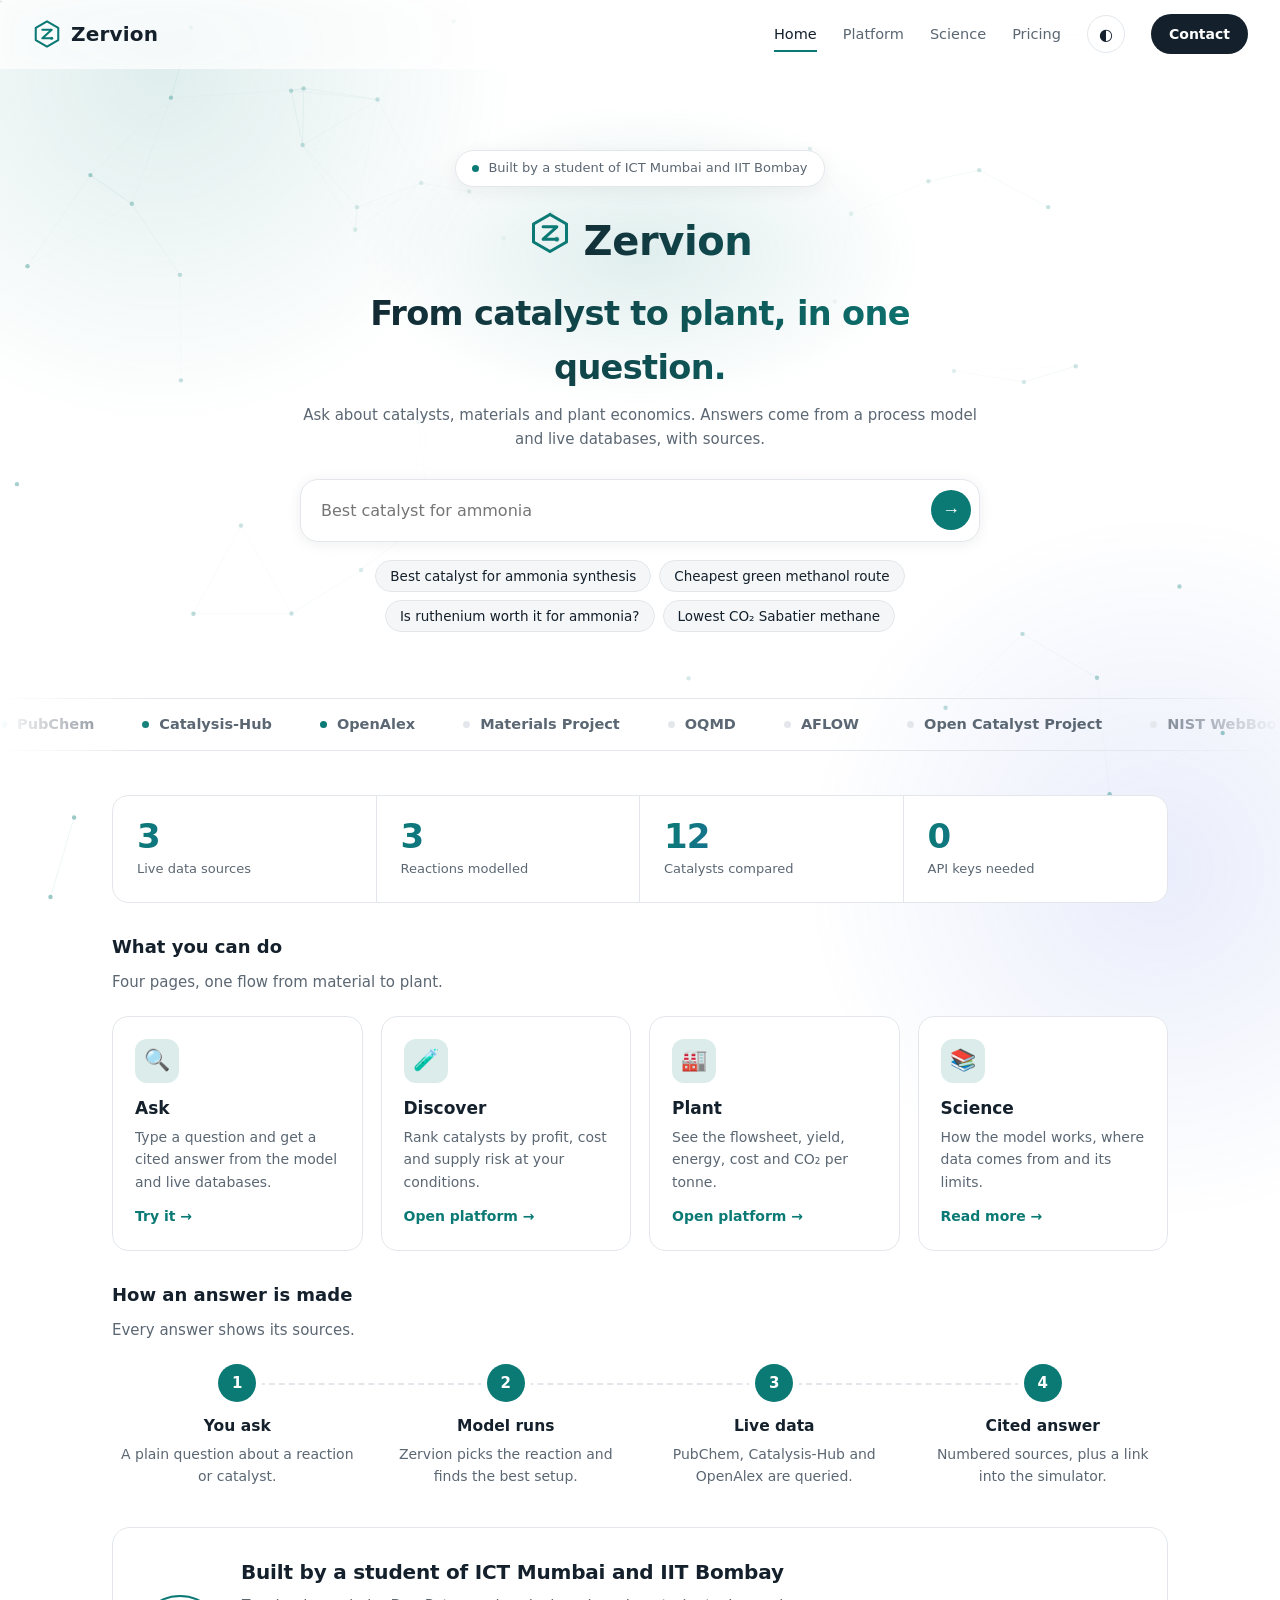
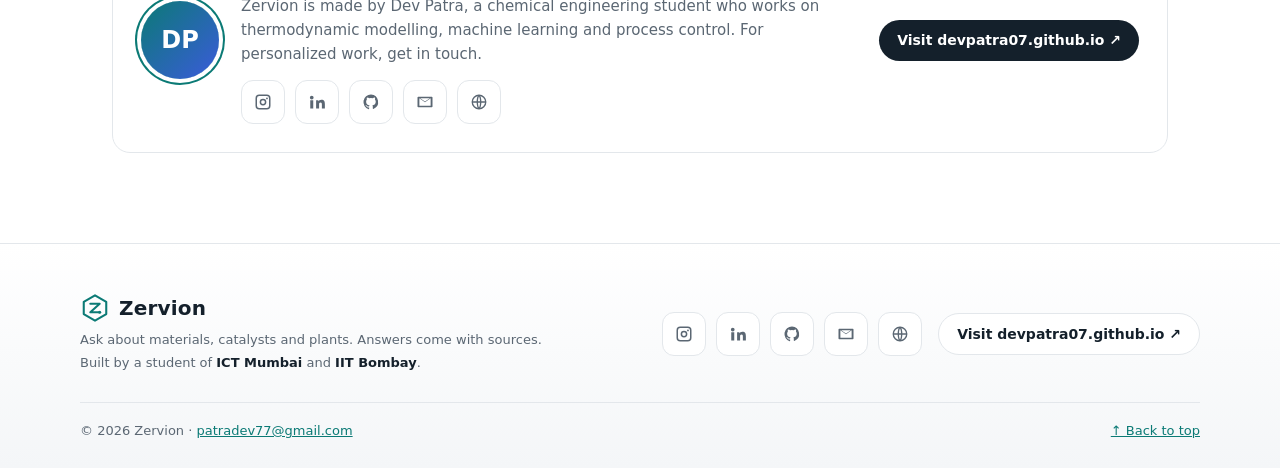
==== index.html @ 2048540a "Add files via upload" ====
<!DOCTYPE html><html lang="en"><head><meta charset="utf-8"><meta name="viewport" content="width=device-width,initial-scale=1"><title>Zervion: ask about materials and plants</title><meta name="description" content="Zervion links catalyst choice to plant yield, cost and carbon, with live data and sources. Built by a student of ICT Mumbai and IIT Bombay."><link rel="icon" href="logo.svg"><link rel="stylesheet" href="style.css"></head><body>
<canvas id="net" aria-hidden="true"></canvas>
<nav id="nav"></nav>
<div id="home">
<div class="home"><span class="badge"><i></i>Built by a student of ICT Mumbai and IIT Bombay</span>
<div class="big"><span id="bm"></span>Zervion</div>
<h1 class="tg">From catalyst to plant, in one question.</h1>
<p class="t">Ask about catalysts, materials and plant economics. Answers come from a process model and live databases, with sources.</p>
<form class="ask" id="form"><input id="in" aria-label="Ask Zervion" placeholder="Ask anything about materials, catalysts or plants" autocomplete="off"><button aria-label="Ask">→</button></form>
<div class="chips" id="chips"><button class="chip">Best catalyst for ammonia synthesis</button><button class="chip">Cheapest green methanol route</button><button class="chip">Is ruthenium worth it for ammonia?</button><button class="chip">Lowest CO₂ Sabatier methane</button></div></div>
<div class="mq" aria-label="Data sources"><div id="mqi"><span class="lv">PubChem</span><span class="lv">Catalysis-Hub</span><span class="lv">OpenAlex</span><span>Materials Project</span><span>OQMD</span><span>AFLOW</span><span>Open Catalyst Project</span><span>NIST WebBook</span><span>Open Reaction Database</span><span>USGS</span><span>Ember</span><span>Cantera</span></div></div>
<div class="page">
<div class="stats"><div class="stat"><b>3</b><small>Live data sources</small></div><div class="stat"><b>3</b><small>Reactions modelled</small></div><div class="stat"><b>12</b><small>Catalysts compared</small></div><div class="stat"><b>0</b><small>API keys needed</small></div></div>
<h2>What you can do</h2><p class="sub">Four pages, one flow from material to plant.</p>
<div class="feat">
<a class="fc" href="#nav" id="goask"><i class="ic">🔍</i><b>Ask</b><p>Type a question and get a cited answer from the model and live databases.</p><span class="go">Try it →</span></a>
<a class="fc" href="platform.html"><i class="ic">🧪</i><b>Discover</b><p>Rank catalysts by profit, cost and supply risk at your conditions.</p><span class="go">Open platform →</span></a>
<a class="fc" href="platform.html"><i class="ic">🏭</i><b>Plant</b><p>See the flowsheet, yield, energy, cost and CO₂ per tonne.</p><span class="go">Open platform →</span></a>
<a class="fc" href="science.html"><i class="ic">📚</i><b>Science</b><p>How the model works, where data comes from and its limits.</p><span class="go">Read more →</span></a></div>
<h2>How an answer is made</h2><p class="sub">Every answer shows its sources.</p>
<div class="steps"><div class="step"><b class="n">1</b><h3>You ask</h3><p>A plain question about a reaction or catalyst.</p></div><div class="step"><b class="n">2</b><h3>Model runs</h3><p>Zervion picks the reaction and finds the best setup.</p></div><div class="step"><b class="n">3</b><h3>Live data</h3><p>PubChem, Catalysis-Hub and OpenAlex are queried.</p></div><div class="step"><b class="n">4</b><h3>Cited answer</h3><p>Numbered sources, plus a link into the simulator.</p></div></div>
<div class="me"><span class="av">DP<img src="src/webp/you.jpg" alt="Dev Patra" onerror="this.remove()"></span><div><h3>Built by a student of ICT Mumbai and IIT Bombay</h3><p>Zervion is made by Dev Patra, a chemical engineering student who works on thermodynamic modelling, machine learning and process control. For personalized work, get in touch.</p><div class="soc" id="soc2"></div></div><a class="btn" href="https://devpatra07.github.io/" target="_blank" rel="noopener">Visit devpatra07.github.io ↗</a></div>
</div></div>
<div class="res" id="res" style="display:none"></div>
<footer id="foot"></footer>
<script src="data.js"></script><script src="core.js"></script>
<script>$("bm").innerHTML=MARK.replace('width="30" height="30"','width="44" height="44" class="draw"');$("soc2").innerHTML=SOC;$("mqi").innerHTML+=$("mqi").innerHTML;$("goask").onclick=e=>{e.preventDefault();scrollTo({top:0,behavior:"smooth"});setTimeout(()=>$("in").focus(),450)};</script>
<script src="ask.js"></script><script src="fx.js"></script></body></html>
---- style.css ----
:root{--ink:#14202b;--mute:#5b6773;--line:#e3e7eb;--acc:#0b7a75;--soft:#f4f6f8;--warn:#b4541a}
*{box-sizing:border-box}html{scroll-behavior:smooth}
body{margin:0;background:var(--bg);color:var(--ink);font:15px/1.6 "Segoe UI",system-ui,-apple-system,sans-serif}
a{color:var(--acc)}
nav{display:flex;align-items:center;gap:26px;padding:14px 32px}
.logo{display:flex;align-items:center;gap:9px;font-weight:700;font-size:20px;letter-spacing:.01em;color:var(--ink);text-decoration:none;margin-right:auto}
nav a.l{color:var(--mute);text-decoration:none;font-size:14.5px}nav a.l:hover,nav a.on{color:var(--ink)}
.btn{display:inline-block;padding:9px 18px;border-radius:999px;background:var(--ink);color:var(--bg)!important;text-decoration:none;font-size:14px;font-weight:600;border:0;cursor:pointer}
.btn.alt{background:var(--card);color:var(--ink)!important;border:1px solid var(--line)}
:focus-visible{outline:2px solid var(--acc);outline-offset:2px}
.home{max-width:720px;margin:0 auto;padding:11vh 20px 40px;text-align:center}
.home .big{display:flex;justify-content:center;align-items:center;gap:12px;font-size:44px;font-weight:700;letter-spacing:-.01em}
.home p.t{color:var(--mute);margin:8px 0 28px}
.ask{display:flex;align-items:center;gap:8px;border:1px solid var(--line);border-radius:18px;padding:8px 8px 8px 20px;box-shadow:0 2px 14px rgba(20,32,43,.07);background:var(--card)}
.ask input{flex:1;border:0;outline:0;font:inherit;font-size:16px;padding:10px 0;background:none}
.ask button{width:40px;height:40px;border-radius:50%;border:0;background:var(--acc);color:var(--bg);font-size:18px;cursor:pointer}
.chips{display:flex;flex-wrap:wrap;gap:8px;justify-content:center;margin-top:18px}
.chip{background:var(--soft);border:1px solid var(--line);border-radius:999px;padding:7px 14px;font-size:13.5px;color:var(--ink);cursor:pointer;font-family:inherit}
.chip:hover{border-color:var(--acc)}
.res{max-width:760px;margin:0 auto;padding:0 20px 50px;text-align:left}
.res h1{font-size:28px;margin:6px 0 14px;letter-spacing:-.01em}
.src{display:grid;grid-template-columns:repeat(auto-fill,minmax(170px,1fr));gap:8px;margin:0 0 18px}
.src a{display:block;background:var(--soft);border:1px solid var(--line);border-radius:10px;padding:8px 10px;font-size:12.5px;color:var(--ink);text-decoration:none;line-height:1.35}
.src a:hover{border-color:var(--acc)}.src span{color:var(--mute)}
h3.k{font-size:13px;color:var(--mute);margin:18px 0 6px;font-weight:600}
.res p{margin:0 0 12px}sup a{display:inline-block;min-width:17px;height:17px;border-radius:9px;background:var(--soft);border:1px solid var(--line);font-size:10.5px;line-height:15px;text-align:center;text-decoration:none;color:var(--mute);margin:0 1px}
.page{max-width:1120px;margin:0 auto;padding:10px 32px 50px}
.page h1{font-size:34px;margin:18px 0 6px;letter-spacing:-.02em}.sub{color:var(--mute);margin:0 0 22px;max-width:70ch}
h2{font-size:18px;margin:30px 0 8px}
.plat{display:grid;grid-template-columns:270px 1fr;gap:28px}
.side{border:1px solid var(--line);border-radius:14px;padding:6px 18px 18px;align-self:start}
label{display:block;margin:13px 0 4px;font-weight:600;font-size:13px}
select,input[type=range]{width:100%}
select{padding:8px;border:1px solid var(--line);border-radius:8px;background:var(--card);color:var(--ink);font:inherit}
.v{float:right;font-weight:400;color:var(--acc)}
.tabs{display:flex;gap:6px;border-bottom:1px solid var(--line);margin-bottom:20px}
.tabs button{background:none;border:0;padding:10px 16px;font:600 14.5px inherit;color:var(--mute);cursor:pointer;border-bottom:2px solid transparent}
.tabs button.on{color:var(--ink);border-color:var(--acc)}
.tab{display:none}.tab.on{display:block}
.kpis{display:grid;grid-template-columns:repeat(auto-fit,minmax(140px,1fr));gap:12px}
.kpi{border:1px solid var(--line);border-radius:12px;padding:11px 13px}.kpi b{display:block;font-size:21px}.kpi span{color:var(--mute);font-size:12.5px}
.good{color:var(--acc)}.bad{color:var(--warn)}
.grid2{display:grid;grid-template-columns:repeat(auto-fit,minmax(290px,1fr));gap:18px}
.card{border:1px solid var(--line);border-radius:14px;padding:18px}.card h3{margin:0 0 6px;font-size:15px}
table{width:100%;border-collapse:collapse;font-size:14px}th,td{padding:8px 6px;text-align:left;border-bottom:1px solid var(--line);vertical-align:top}
th{font-size:12.5px;color:var(--mute);font-weight:600}tr.sel{background:var(--soft)}#rows tr{cursor:pointer}
canvas{width:100%;height:230px;display:block}
.bar{display:flex;height:24px;border-radius:6px;overflow:hidden;border:1px solid var(--line)}.bar div{height:100%}
.leg{display:flex;flex-wrap:wrap;gap:14px;font-size:12.5px;color:var(--mute);margin-top:8px}.leg i{display:inline-block;width:10px;height:10px;margin-right:5px}
svg text{font:12px "Segoe UI",system-ui,sans-serif;fill:var(--ink)}.box{fill:var(--card);stroke:var(--ink);stroke-width:1.3}.arrow{stroke:var(--mute);stroke-width:1.4;fill:none}
.pill{font-size:11.5px;padding:2px 9px;border-radius:10px;border:1px solid var(--line);color:var(--mute);white-space:nowrap}
.pill.on{background:#eef6f5;color:var(--acc);border-color:var(--acc)}.pill.off{color:var(--warn);border-color:var(--warn)}
.note{color:var(--mute);font-size:13px;margin:8px 0 0}ul.p{padding-left:18px;margin:6px 0}.price{font-size:28px;font-weight:700}
.hero2{padding:40px 0 10px}.hero2 h1{font-size:46px}
footer{border-top:1px solid var(--line);padding:22px 32px;color:var(--mute);font-size:13px;margin-top:30px}
@media(max-width:820px){.plat{grid-template-columns:1fr}nav{gap:14px;padding:12px 16px;flex-wrap:wrap}.page{padding:10px 16px 40px}.home .big{font-size:34px}}

/* ===== Polish and motion ===== */
::selection{background:#cfeceb}
body{animation:fadein .5s ease both}
nav{position:sticky;top:0;z-index:10;background:rgba(255,255,255,.82);backdrop-filter:blur(10px);-webkit-backdrop-filter:blur(10px);border-bottom:1px solid transparent;transition:box-shadow .3s,border-color .3s}
nav.sc{border-color:var(--line);box-shadow:0 4px 20px rgba(20,32,43,.05)}
.logo svg{transition:transform .6s cubic-bezier(.3,1.4,.5,1)}.logo:hover svg{transform:rotate(60deg)}
nav a.l{position:relative;padding:4px 0}nav a.l::after{content:"";position:absolute;left:0;right:100%;bottom:-2px;height:2px;background:var(--acc);transition:right .3s}
nav a.l:hover::after,nav a.on::after{right:0}
.btn{transition:transform .2s,box-shadow .2s}.btn:hover{transform:translateY(-2px);box-shadow:0 8px 20px rgba(20,32,43,.16)}
#net{position:fixed;inset:0;width:100%;height:100%;z-index:-1;pointer-events:none;-webkit-mask-image:radial-gradient(ellipse at 50% 42%,transparent 16%,#000 78%);mask-image:radial-gradient(ellipse at 50% 42%,transparent 16%,#000 78%)}
.home{position:relative}
.home::before,.hero2::before{content:"";position:absolute;left:50%;top:4vh;width:560px;height:300px;margin-left:-280px;background:radial-gradient(closest-side,rgba(11,122,117,.13),transparent);z-index:-1;animation:float 9s ease-in-out infinite}
.hero2{position:relative}.hero2::before{left:20%;top:0}
.home .big{background:linear-gradient(90deg,#14202b 30%,#0b7a75);-webkit-background-clip:text;background-clip:text;-webkit-text-fill-color:transparent;animation:rise .8s .1s both}
.home .big svg{-webkit-text-fill-color:initial}
.home p.t{animation:rise .8s .25s both}.ask{animation:rise .8s .4s both;transition:box-shadow .3s,border-color .3s}
.ask:focus-within{border-color:var(--acc);box-shadow:0 0 0 4px rgba(11,122,117,.12),0 8px 30px rgba(20,32,43,.1)}
.ask button{transition:transform .2s,background .2s}.ask button:hover{transform:scale(1.1) rotate(-8deg);background:#09655f}
.chip{transition:transform .2s,border-color .2s,box-shadow .2s;animation:rise .6s both}
.chip:hover{transform:translateY(-2px);box-shadow:0 6px 16px rgba(20,32,43,.08)}
.chips .chip:nth-child(1){animation-delay:.6s}.chips .chip:nth-child(2){animation-delay:.7s}.chips .chip:nth-child(3){animation-delay:.8s}.chips .chip:nth-child(4){animation-delay:.9s}
.draw path{stroke-dasharray:100;stroke-dashoffset:100;animation:dash 1.5s .2s ease forwards}.draw circle{opacity:0;animation:fadein .5s 1.4s forwards}
.res>*{animation:rise .5s both}.res>*:nth-child(2){animation-delay:.08s}.res>*:nth-child(3){animation-delay:.16s}.res>*:nth-child(4){animation-delay:.24s}.res>*:nth-child(5){animation-delay:.32s}.res>*:nth-child(n+6){animation-delay:.4s}
.src a{animation:pop .45s both;transition:transform .2s,border-color .2s}.src a:hover{transform:translateY(-2px)}
.src a:nth-child(2){animation-delay:.05s}.src a:nth-child(3){animation-delay:.1s}.src a:nth-child(4){animation-delay:.15s}.src a:nth-child(5){animation-delay:.2s}.src a:nth-child(n+6){animation-delay:.25s}
.sk{height:14px;border-radius:7px;margin:14px 0;background:linear-gradient(90deg,#eef1f4 25%,#f8fafb 50%,#eef1f4 75%);background-size:200% 100%;animation:shimmer 1.2s infinite}
.card,.kpi{transition:transform .25s,box-shadow .25s,border-color .25s}
.card:hover,.kpi:hover{transform:translateY(-3px);box-shadow:0 12px 30px rgba(20,32,43,.08);border-color:#c9d3da}
.card.hl{border-color:var(--acc);box-shadow:0 10px 36px rgba(11,122,117,.14)}
.tabs button{transition:color .2s,border-color .25s}.tabs button:hover{color:var(--ink)}
.tab.on{animation:rise .45s both}
tbody tr{transition:background .2s}tbody tr:hover{background:var(--soft)}
.pill.on::before{content:"";display:inline-block;width:6px;height:6px;border-radius:50%;background:var(--acc);margin-right:5px;animation:pulse 1.8s infinite}
.arrow{stroke-dasharray:6 5;animation:flow 1s linear infinite}
.box{transition:stroke .3s}.box.react{animation:glow 2.4s ease-in-out infinite}
.wipe{animation:wipe 1s ease both}.bar.go div{animation:grow .8s ease both;transform-origin:left}
.hero2 h1{background:linear-gradient(90deg,var(--ink) 40%,var(--acc));-webkit-background-clip:text;background-clip:text;-webkit-text-fill-color:transparent}
.rv{opacity:0;transform:translateY(22px);transition:opacity .7s ease,transform .7s ease}.rv.in{opacity:1;transform:none}
@keyframes fadein{from{opacity:0}to{opacity:1}}
@keyframes rise{from{opacity:0;transform:translateY(16px)}to{opacity:1;transform:none}}
@keyframes pop{from{opacity:0;transform:scale(.94)}to{opacity:1;transform:none}}
@keyframes dash{to{stroke-dashoffset:0}}
@keyframes flow{to{stroke-dashoffset:-22}}
@keyframes pulse{0%{box-shadow:0 0 0 0 rgba(11,122,117,.5)}70%,100%{box-shadow:0 0 0 7px rgba(11,122,117,0)}}
@keyframes shimmer{to{background-position:-200% 0}}
@keyframes wipe{from{clip-path:inset(0 100% 0 0)}to{clip-path:inset(0)}}
@keyframes grow{from{transform:scaleX(0)}to{transform:none}}
@keyframes glow{50%{stroke:var(--acc);stroke-width:2.4}}
@keyframes float{50%{transform:translateY(18px) scale(1.06)}}
@media(prefers-reduced-motion:reduce){*{animation:none!important;transition:none!important}.draw path{stroke-dasharray:none!important;stroke-dashoffset:0!important}.draw circle{opacity:1!important}.rv{opacity:1!important;transform:none!important}}

/* ===== v3: richer look, dark theme, home sections ===== */
:root{--bg:#fff;--card:#fff;--nav:rgba(255,255,255,.82);--acc2:#3b5bdb;--warm:#e0902f;--glow:rgba(11,122,117,.14)}
:root[data-theme=dark]{--bg:#0a0f1f;--card:#111a30;--nav:rgba(10,15,31,.82);--ink:#e8edfb;--mute:#9aa7c7;--line:rgba(160,185,255,.16);--soft:#141d36;--acc:#2dd4bf;--acc2:#6ea8ff;--warn:#f0a35e;--glow:rgba(45,212,191,.16);color-scheme:dark}
nav{background:var(--nav)}.card,.kpi{background:var(--card)}.ask input{color:var(--ink)}
.pill.on{background:color-mix(in srgb,var(--acc) 12%,transparent)}
:root[data-theme=dark] .sk{background:linear-gradient(90deg,#16203a 25%,#1d2947 50%,#16203a 75%);background-size:200% 100%}
body::before,body::after{content:"";position:fixed;z-index:-2;width:55vw;height:55vw;border-radius:50%;pointer-events:none}
body::before{left:-15vw;top:-22vw;background:radial-gradient(closest-side,rgba(11,122,117,.13),transparent);animation:drift 20s ease-in-out infinite alternate}
body::after{right:-18vw;bottom:-25vw;background:radial-gradient(closest-side,rgba(59,91,219,.11),transparent);animation:drift 24s ease-in-out infinite alternate-reverse}
.bar{position:fixed;top:0;left:0;height:3px;width:0;background:linear-gradient(90deg,var(--acc),var(--acc2));z-index:200}
.ib{width:38px;height:38px;border-radius:50%;border:1px solid var(--line);background:var(--card);color:var(--ink);cursor:pointer;font-size:16px;transition:transform .3s,border-color .2s}.ib:hover{transform:rotate(180deg);border-color:var(--acc)}
.badge{display:inline-flex;gap:9px;align-items:center;padding:7px 16px;border:1px solid var(--line);border-radius:99px;background:var(--card);font-size:13px;color:var(--mute);margin-bottom:22px;animation:rise .7s both;box-shadow:0 4px 18px rgba(20,32,43,.06)}
.badge i{width:7px;height:7px;border-radius:50%;background:var(--acc);animation:pulse 1.8s infinite}
.home{padding-top:9vh}.home .big{font-size:40px}
h1.tg{font-size:clamp(1.5rem,3.4vw,2.1rem);font-weight:600;margin:14px 0 6px;letter-spacing:-.02em;background:linear-gradient(90deg,var(--ink),var(--acc),var(--acc2),var(--ink));background-size:300% 100%;-webkit-background-clip:text;background-clip:text;-webkit-text-fill-color:transparent;animation:rise .8s .2s both,shift 9s linear infinite}
.mq{overflow:hidden;border-block:1px solid var(--line);padding:14px 0;margin:26px 0 8px;-webkit-mask-image:linear-gradient(90deg,transparent,#000 12%,#000 88%,transparent);mask-image:linear-gradient(90deg,transparent,#000 12%,#000 88%,transparent)}
.mq div{display:flex;gap:48px;width:max-content;animation:mq 34s linear infinite}.mq:hover div{animation-play-state:paused}
.mq span{display:flex;align-items:center;gap:10px;font-weight:600;font-size:14.5px;color:var(--mute);white-space:nowrap}
.mq span::before{content:"";width:7px;height:7px;border-radius:50%;background:var(--line)}.mq span.lv::before{background:var(--acc)}
.stats{display:grid;grid-template-columns:repeat(4,1fr);border:1px solid var(--line);border-radius:16px;background:var(--card);overflow:hidden;margin-top:26px}
.stat{padding:22px 24px;border-right:1px solid var(--line)}.stat:last-child{border:0}
.stat b{display:block;font-size:34px;line-height:1.1;letter-spacing:-.03em;background:linear-gradient(100deg,var(--acc),var(--acc2));-webkit-background-clip:text;background-clip:text;-webkit-text-fill-color:transparent}
.stat small{color:var(--mute);font-size:13px}
.feat{display:grid;grid-template-columns:repeat(auto-fit,minmax(240px,1fr));gap:18px}
.fc,.card,.me{position:relative;overflow:hidden}
.fc{display:block;border:1px solid var(--line);border-radius:16px;padding:22px;background:var(--card);color:var(--ink);text-decoration:none;transition:transform .25s,box-shadow .25s,border-color .25s}
.fc:hover{transform:translateY(-4px);box-shadow:0 16px 36px rgba(20,32,43,.1);border-color:var(--acc)}
.fc .ic{display:grid;place-items:center;width:44px;height:44px;border-radius:12px;background:var(--glow);font-size:21px;margin-bottom:12px;font-style:normal}
.fc b{display:block;font-size:17px;margin-bottom:4px}.fc p{margin:0;color:var(--mute);font-size:14px}
.fc .go{display:inline-block;margin-top:12px;color:var(--acc);font-weight:600;font-size:14px;transition:transform .2s}.fc:hover .go{transform:translateX(5px)}
.fc::after,.card::after,.me::after{content:"";position:absolute;inset:0;background:radial-gradient(240px circle at var(--mx,50%) var(--my,0),var(--glow),transparent 70%);opacity:0;transition:opacity .3s;pointer-events:none}
.fc:hover::after,.card:hover::after,.me:hover::after{opacity:1}
.steps{display:grid;grid-template-columns:repeat(4,1fr);gap:18px;position:relative}
.steps::before{content:"";position:absolute;left:12%;right:12%;top:19px;border-top:2px dashed var(--line)}
.step{position:relative;text-align:center;padding:0 6px}.step p{margin:0;color:var(--mute);font-size:14px}.step h3{margin:0 0 4px;font-size:15.5px}
.step .n{display:grid;place-items:center;width:38px;height:38px;margin:0 auto 12px;border-radius:50%;background:var(--acc);color:var(--bg);font-weight:700;box-shadow:0 0 0 6px var(--bg);animation:pulse 2.4s infinite}
.me{display:flex;gap:22px;align-items:center;flex-wrap:wrap;margin-top:40px;padding:28px;border:1px solid var(--line);border-radius:18px;background:var(--card)}
.me>div{flex:1;min-width:260px}.me h3{margin:0 0 6px;font-size:20px;letter-spacing:-.01em}.me p{margin:0 0 14px;color:var(--mute)}
.av{position:relative;width:78px;height:78px;border-radius:50%;overflow:hidden;display:grid;place-items:center;background:linear-gradient(135deg,var(--acc),var(--acc2));color:var(--bg);font-weight:700;font-size:24px;flex:none;box-shadow:0 0 0 4px var(--bg),0 0 0 6px var(--acc)}
.av img{position:absolute;inset:0;width:100%;height:100%;object-fit:cover;object-position:50% 20%}
.soc{display:flex;gap:10px;flex-wrap:wrap}.soc a{width:44px;height:44px;border:1px solid var(--line);border-radius:12px;display:grid;place-items:center;color:var(--mute);background:var(--card);transition:transform .2s,color .2s,border-color .2s}
.soc a:hover{transform:translateY(-3px);color:var(--acc);border-color:var(--acc)}.soc svg{width:18px;height:18px;fill:currentColor}.soc svg.st{fill:none;stroke:currentColor;stroke-width:1.8}
footer{background:linear-gradient(var(--bg),var(--soft));padding:48px 32px 26px;margin-top:40px}
.ft{display:flex;justify-content:space-between;align-items:center;flex-wrap:wrap;gap:24px;max-width:1120px;margin:0 auto}
.ft .logo{margin-bottom:6px}.ft p{margin:2px 0}.built{color:var(--mute)}.built b{color:var(--ink)}.fr{display:flex;align-items:center;gap:16px;flex-wrap:wrap}
.fb{max-width:1120px;margin:26px auto 0;padding-top:18px;border-top:1px solid var(--line);display:flex;justify-content:space-between;flex-wrap:wrap;gap:8px}
@keyframes drift{to{transform:translate(8vw,6vw) scale(1.15)}}@keyframes shift{to{background-position:300% 0}}@keyframes mq{to{transform:translateX(-50%)}}
@media(max-width:820px){.stats{grid-template-columns:1fr 1fr}.stat:nth-child(2){border-right:0}.stat:nth-child(-n+2){border-bottom:1px solid var(--line)}.steps{grid-template-columns:1fr 1fr;row-gap:26px}.steps::before{display:none}.ft,.fb{justify-content:center;text-align:center}footer{padding:36px 16px 20px}}
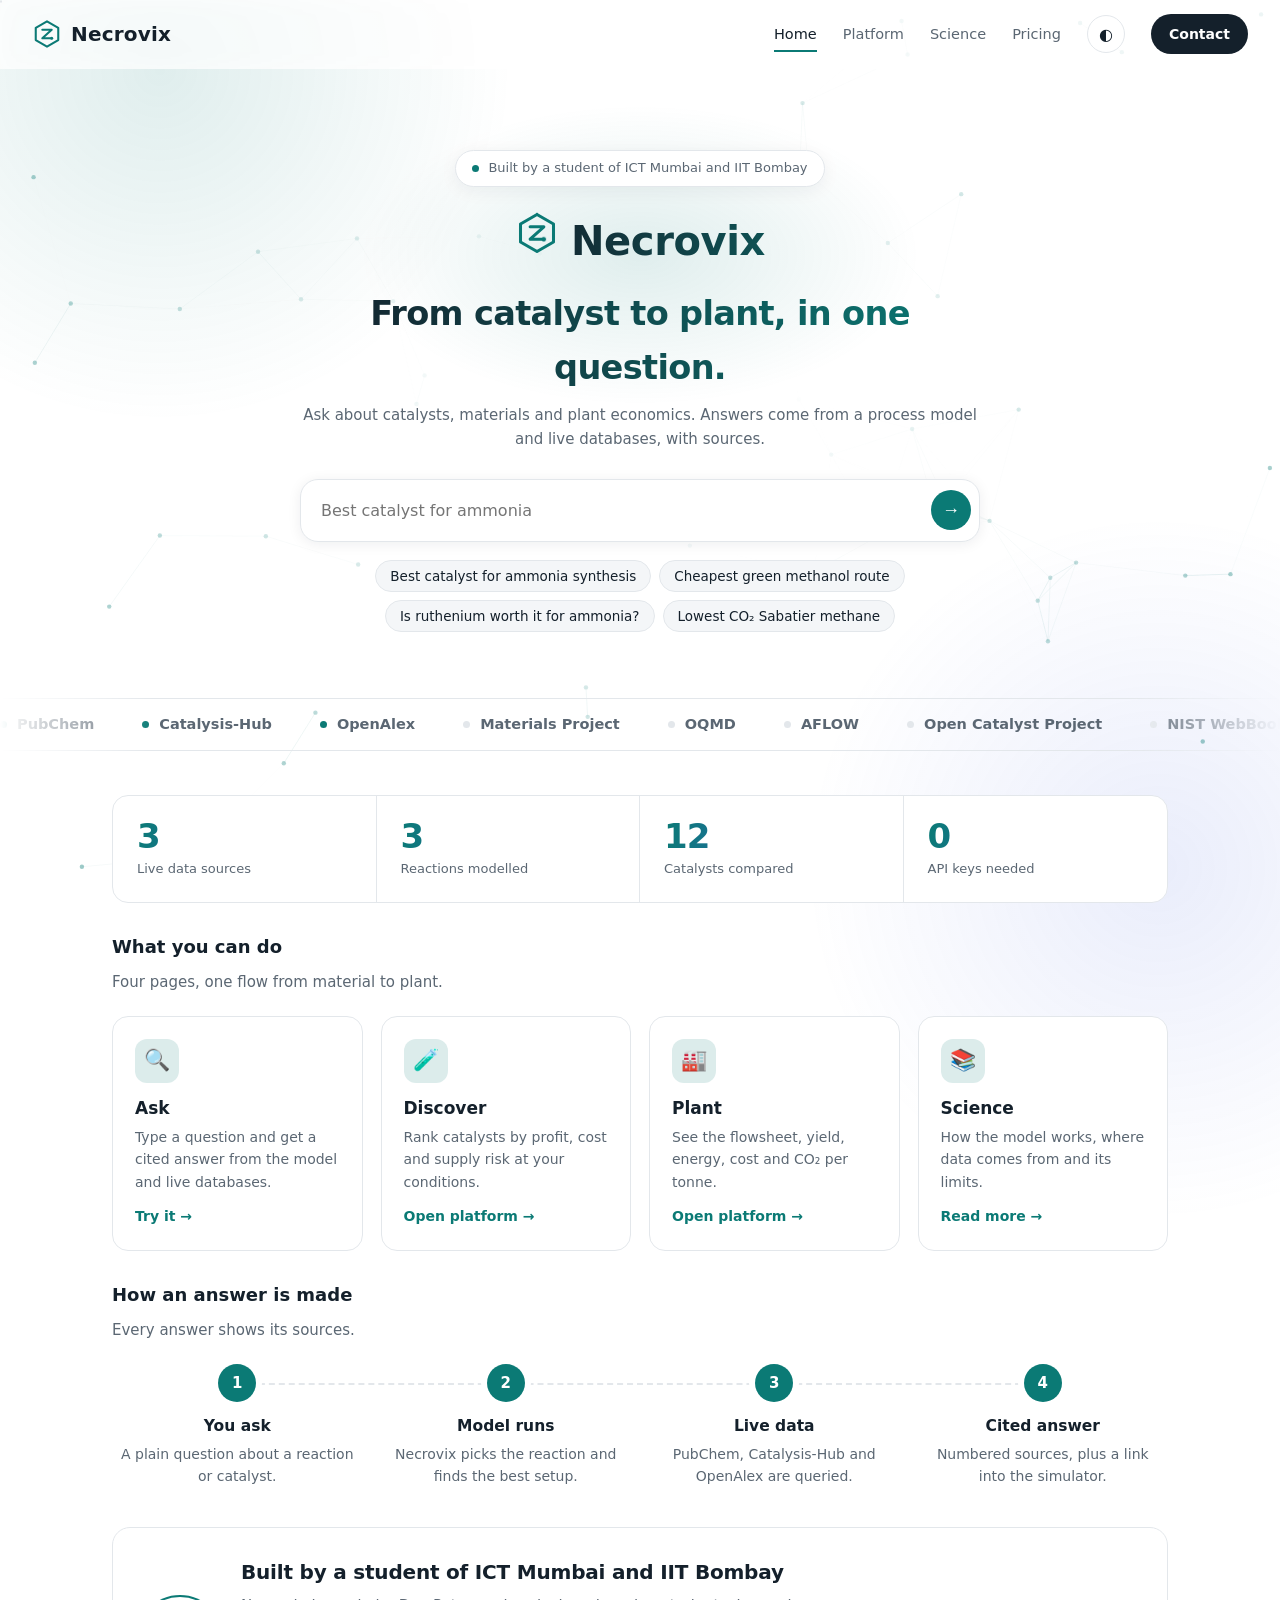
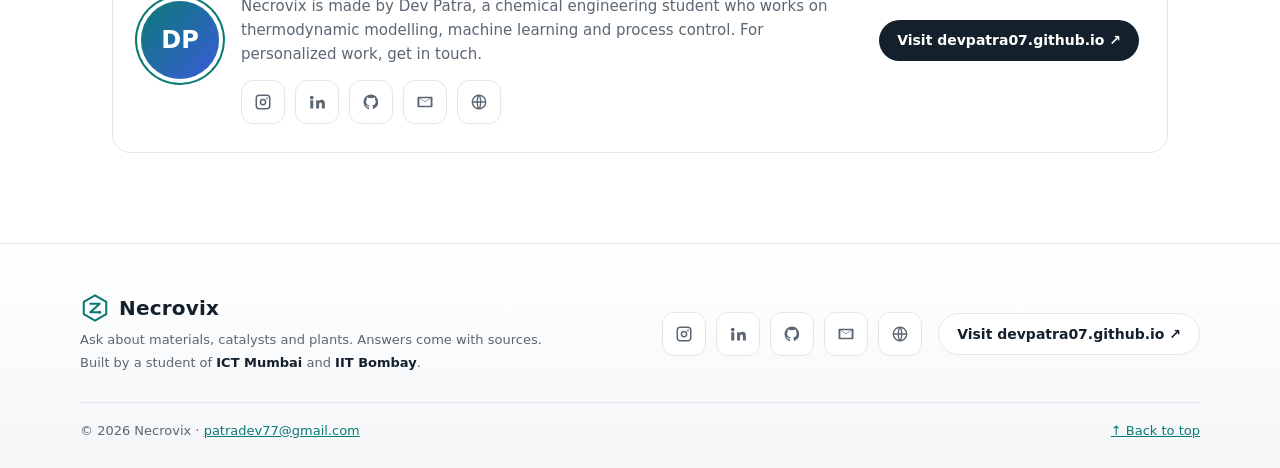
==== commit 9dc7ebb1: "Add files via upload" ====
--- a/index.html
+++ b/index.html
@@ -1,12 +1,12 @@
-<!DOCTYPE html><html lang="en"><head><meta charset="utf-8"><meta name="viewport" content="width=device-width,initial-scale=1"><title>Zervion: ask about materials and plants</title><meta name="description" content="Zervion links catalyst choice to plant yield, cost and carbon, with live data and sources. Built by a student of ICT Mumbai and IIT Bombay."><link rel="icon" href="logo.svg"><link rel="stylesheet" href="style.css"></head><body>
+<!DOCTYPE html><html lang="en"><head><meta charset="utf-8"><meta name="viewport" content="width=device-width,initial-scale=1"><title>Necrovix: ask about materials and plants</title><meta name="description" content="Necrovix links catalyst choice to plant yield, cost and carbon, with live data and sources. Built by a student of ICT Mumbai and IIT Bombay."><link rel="icon" href="logo.svg"><link rel="stylesheet" href="style.css"></head><body>
 <canvas id="net" aria-hidden="true"></canvas>
 <nav id="nav"></nav>
 <div id="home">
 <div class="home"><span class="badge"><i></i>Built by a student of ICT Mumbai and IIT Bombay</span>
-<div class="big"><span id="bm"></span>Zervion</div>
+<div class="big"><span id="bm"></span>Necrovix</div>
 <h1 class="tg">From catalyst to plant, in one question.</h1>
 <p class="t">Ask about catalysts, materials and plant economics. Answers come from a process model and live databases, with sources.</p>
-<form class="ask" id="form"><input id="in" aria-label="Ask Zervion" placeholder="Ask anything about materials, catalysts or plants" autocomplete="off"><button aria-label="Ask">→</button></form>
+<form class="ask" id="form"><input id="in" aria-label="Ask Necrovix" placeholder="Ask anything about materials, catalysts or plants" autocomplete="off"><button aria-label="Ask">→</button></form>
 <div class="chips" id="chips"><button class="chip">Best catalyst for ammonia synthesis</button><button class="chip">Cheapest green methanol route</button><button class="chip">Is ruthenium worth it for ammonia?</button><button class="chip">Lowest CO₂ Sabatier methane</button></div></div>
 <div class="mq" aria-label="Data sources"><div id="mqi"><span class="lv">PubChem</span><span class="lv">Catalysis-Hub</span><span class="lv">OpenAlex</span><span>Materials Project</span><span>OQMD</span><span>AFLOW</span><span>Open Catalyst Project</span><span>NIST WebBook</span><span>Open Reaction Database</span><span>USGS</span><span>Ember</span><span>Cantera</span></div></div>
 <div class="page">
@@ -18,8 +18,8 @@
 <a class="fc" href="platform.html"><i class="ic">🏭</i><b>Plant</b><p>See the flowsheet, yield, energy, cost and CO₂ per tonne.</p><span class="go">Open platform →</span></a>
 <a class="fc" href="science.html"><i class="ic">📚</i><b>Science</b><p>How the model works, where data comes from and its limits.</p><span class="go">Read more →</span></a></div>
 <h2>How an answer is made</h2><p class="sub">Every answer shows its sources.</p>
-<div class="steps"><div class="step"><b class="n">1</b><h3>You ask</h3><p>A plain question about a reaction or catalyst.</p></div><div class="step"><b class="n">2</b><h3>Model runs</h3><p>Zervion picks the reaction and finds the best setup.</p></div><div class="step"><b class="n">3</b><h3>Live data</h3><p>PubChem, Catalysis-Hub and OpenAlex are queried.</p></div><div class="step"><b class="n">4</b><h3>Cited answer</h3><p>Numbered sources, plus a link into the simulator.</p></div></div>
-<div class="me"><span class="av">DP<img src="src/webp/you.jpg" alt="Dev Patra" onerror="this.remove()"></span><div><h3>Built by a student of ICT Mumbai and IIT Bombay</h3><p>Zervion is made by Dev Patra, a chemical engineering student who works on thermodynamic modelling, machine learning and process control. For personalized work, get in touch.</p><div class="soc" id="soc2"></div></div><a class="btn" href="https://devpatra07.github.io/" target="_blank" rel="noopener">Visit devpatra07.github.io ↗</a></div>
+<div class="steps"><div class="step"><b class="n">1</b><h3>You ask</h3><p>A plain question about a reaction or catalyst.</p></div><div class="step"><b class="n">2</b><h3>Model runs</h3><p>Necrovix picks the reaction and finds the best setup.</p></div><div class="step"><b class="n">3</b><h3>Live data</h3><p>PubChem, Catalysis-Hub and OpenAlex are queried.</p></div><div class="step"><b class="n">4</b><h3>Cited answer</h3><p>Numbered sources, plus a link into the simulator.</p></div></div>
+<div class="me"><span class="av">DP<img src="src/webp/you.jpg" alt="Dev Patra" onerror="this.remove()"></span><div><h3>Built by a student of ICT Mumbai and IIT Bombay</h3><p>Necrovix is made by Dev Patra, a chemical engineering student who works on thermodynamic modelling, machine learning and process control. For personalized work, get in touch.</p><div class="soc" id="soc2"></div></div><a class="btn" href="https://devpatra07.github.io/" target="_blank" rel="noopener">Visit devpatra07.github.io ↗</a></div>
 </div></div>
 <div class="res" id="res" style="display:none"></div>
 <footer id="foot"></footer>
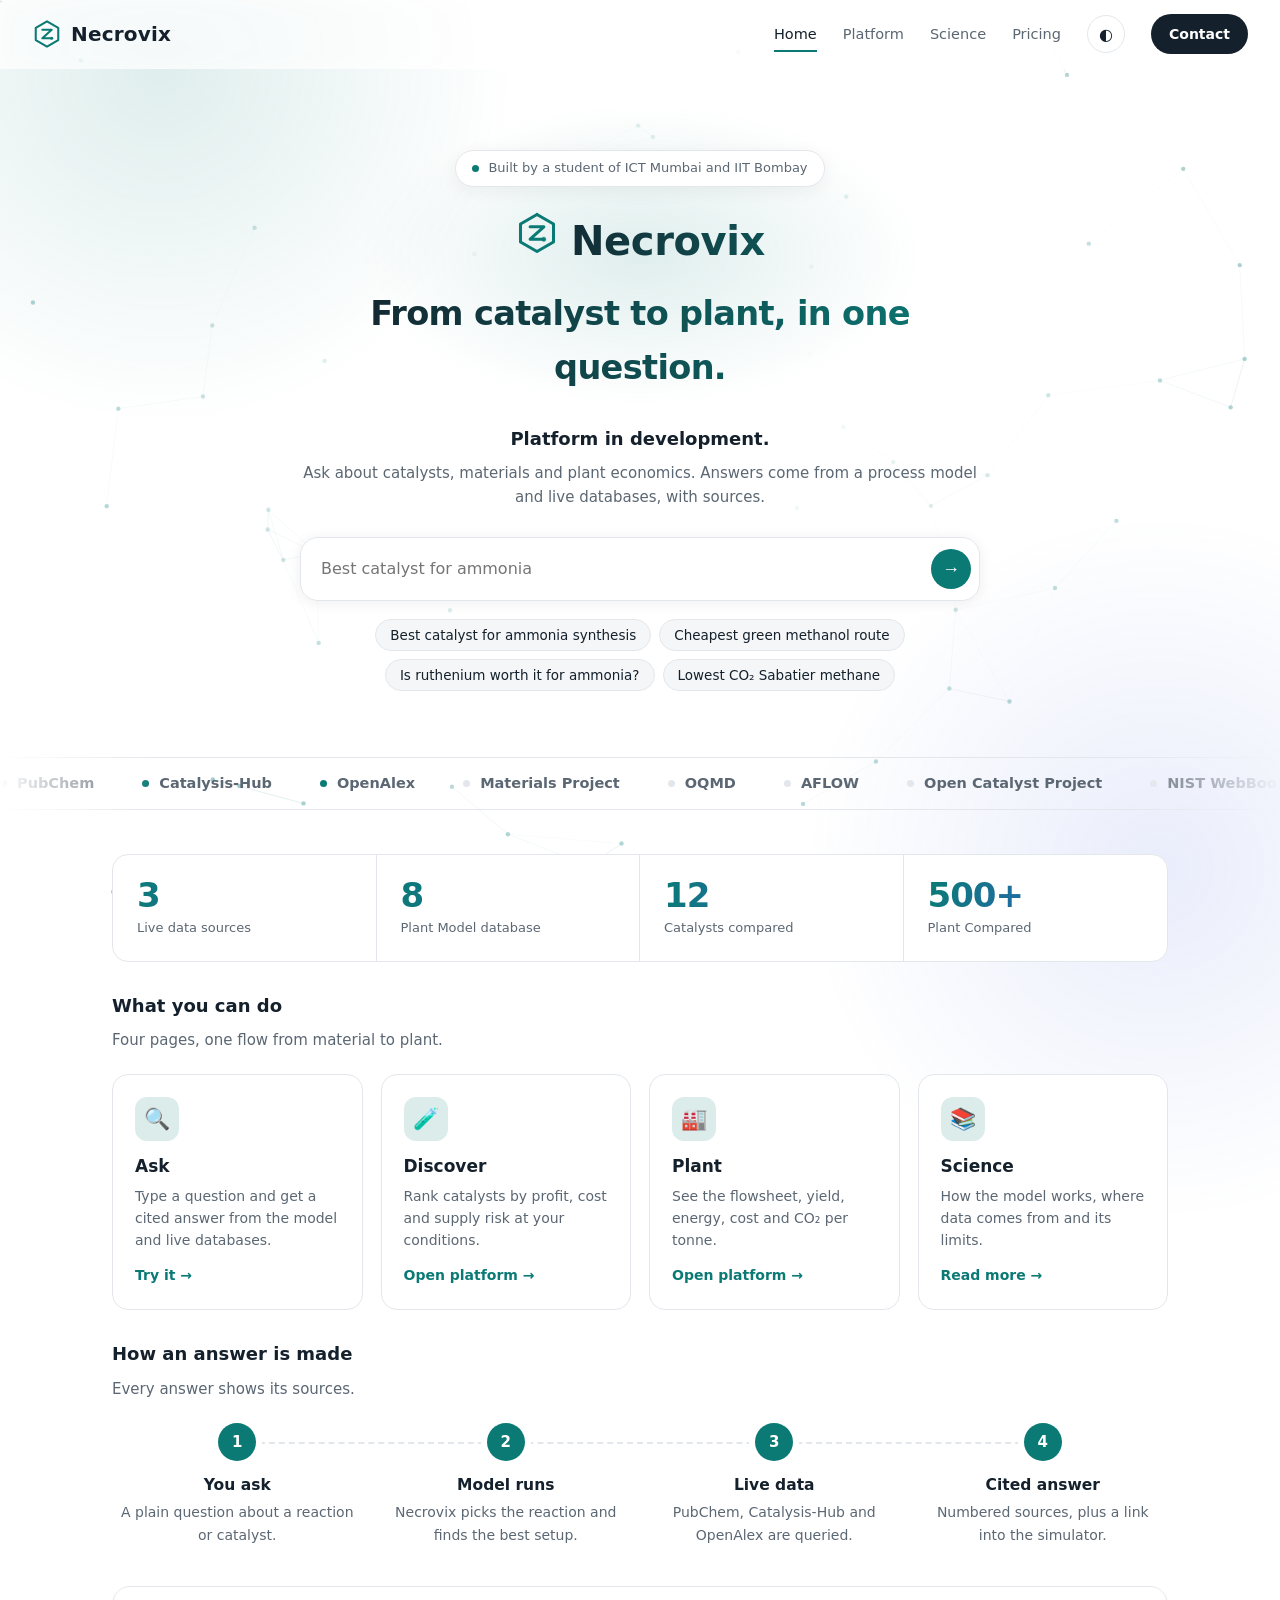
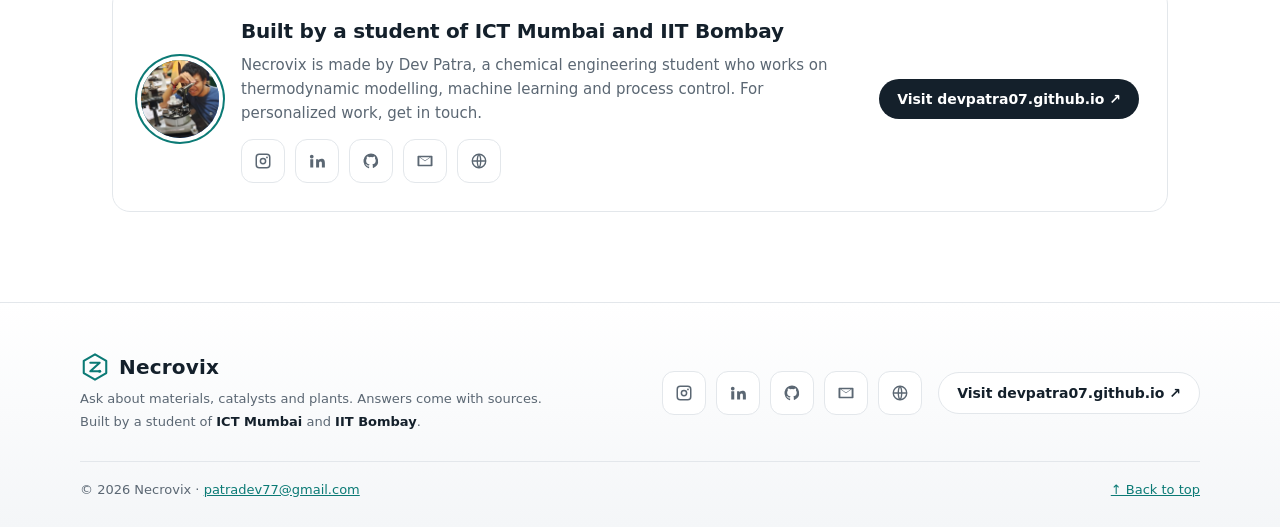
==== commit cbba7fe8: "Add files via upload" ====
--- a/index.html
+++ b/index.html
@@ -5,12 +5,13 @@
 <div class="home"><span class="badge"><i></i>Built by a student of ICT Mumbai and IIT Bombay</span>
 <div class="big"><span id="bm"></span>Necrovix</div>
 <h1 class="tg">From catalyst to plant, in one question.</h1>
+<h2 class="tg">Platform in development.</h2>
 <p class="t">Ask about catalysts, materials and plant economics. Answers come from a process model and live databases, with sources.</p>
 <form class="ask" id="form"><input id="in" aria-label="Ask Necrovix" placeholder="Ask anything about materials, catalysts or plants" autocomplete="off"><button aria-label="Ask">→</button></form>
 <div class="chips" id="chips"><button class="chip">Best catalyst for ammonia synthesis</button><button class="chip">Cheapest green methanol route</button><button class="chip">Is ruthenium worth it for ammonia?</button><button class="chip">Lowest CO₂ Sabatier methane</button></div></div>
 <div class="mq" aria-label="Data sources"><div id="mqi"><span class="lv">PubChem</span><span class="lv">Catalysis-Hub</span><span class="lv">OpenAlex</span><span>Materials Project</span><span>OQMD</span><span>AFLOW</span><span>Open Catalyst Project</span><span>NIST WebBook</span><span>Open Reaction Database</span><span>USGS</span><span>Ember</span><span>Cantera</span></div></div>
 <div class="page">
-<div class="stats"><div class="stat"><b>3</b><small>Live data sources</small></div><div class="stat"><b>3</b><small>Reactions modelled</small></div><div class="stat"><b>12</b><small>Catalysts compared</small></div><div class="stat"><b>0</b><small>API keys needed</small></div></div>
+<div class="stats"><div class="stat"><b>3</b><small>Live data sources</small></div><div class="stat"><b>8</b><small>Plant Model database</small></div><div class="stat"><b>12</b><small>Catalysts compared</small></div><div class="stat"><b>500+</b><small>Plant Compared</small></div></div>
 <h2>What you can do</h2><p class="sub">Four pages, one flow from material to plant.</p>
 <div class="feat">
 <a class="fc" href="#nav" id="goask"><i class="ic">🔍</i><b>Ask</b><p>Type a question and get a cited answer from the model and live databases.</p><span class="go">Try it →</span></a>
@@ -19,7 +20,7 @@
 <a class="fc" href="science.html"><i class="ic">📚</i><b>Science</b><p>How the model works, where data comes from and its limits.</p><span class="go">Read more →</span></a></div>
 <h2>How an answer is made</h2><p class="sub">Every answer shows its sources.</p>
 <div class="steps"><div class="step"><b class="n">1</b><h3>You ask</h3><p>A plain question about a reaction or catalyst.</p></div><div class="step"><b class="n">2</b><h3>Model runs</h3><p>Necrovix picks the reaction and finds the best setup.</p></div><div class="step"><b class="n">3</b><h3>Live data</h3><p>PubChem, Catalysis-Hub and OpenAlex are queried.</p></div><div class="step"><b class="n">4</b><h3>Cited answer</h3><p>Numbered sources, plus a link into the simulator.</p></div></div>
-<div class="me"><span class="av">DP<img src="src/webp/you.jpg" alt="Dev Patra" onerror="this.remove()"></span><div><h3>Built by a student of ICT Mumbai and IIT Bombay</h3><p>Necrovix is made by Dev Patra, a chemical engineering student who works on thermodynamic modelling, machine learning and process control. For personalized work, get in touch.</p><div class="soc" id="soc2"></div></div><a class="btn" href="https://devpatra07.github.io/" target="_blank" rel="noopener">Visit devpatra07.github.io ↗</a></div>
+<div class="me"><span class="av">DP<img src="you.jpg" alt="Dev Patra" onerror="this.remove()"></span><div><h3>Built by a student of ICT Mumbai and IIT Bombay</h3><p>Necrovix is made by Dev Patra, a chemical engineering student who works on thermodynamic modelling, machine learning and process control. For personalized work, get in touch.</p><div class="soc" id="soc2"></div></div><a class="btn" href="https://devpatra07.github.io/" target="_blank" rel="noopener">Visit devpatra07.github.io ↗</a></div>
 </div></div>
 <div class="res" id="res" style="display:none"></div>
 <footer id="foot"></footer>
